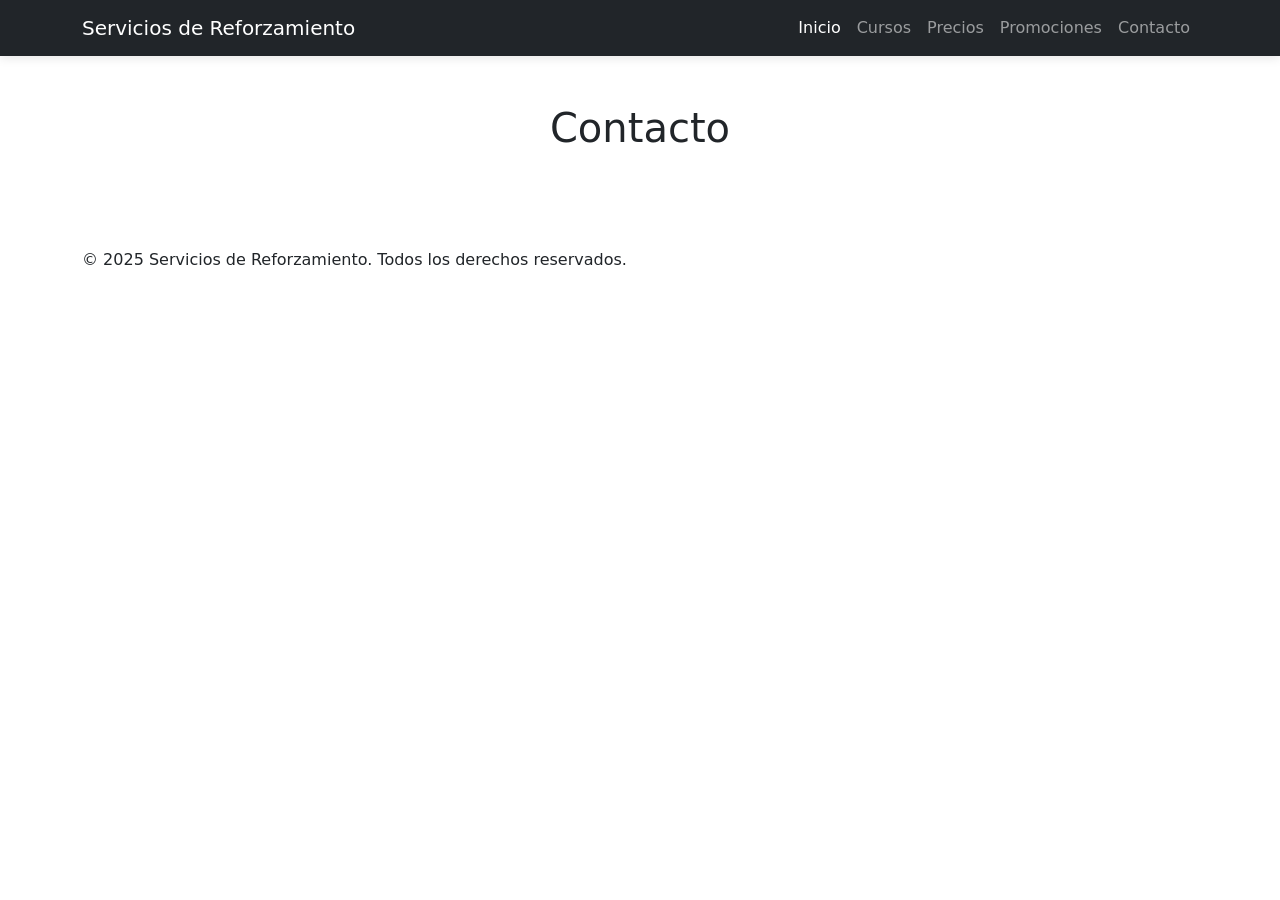
==== contacto.html @ 00f76ea4 "Servicio de Reforzamiento de Asignaturas" ====
<!DOCTYPE html>
<html lang="en">
<head>
    <meta charset="UTF-8">
    <meta name="viewport" content="width=device-width, initial-scale=1.0">
    <title>Contacto</title>
    <link rel="stylesheet" href="assets/styles.css">
    <link href="https://cdn.jsdelivr.net/npm/bootstrap@5.3.8/dist/css/bootstrap.min.css" rel="stylesheet" crossorigin="anonymous">
    <link rel="stylesheet" href="https://cdn.jsdelivr.net/npm/bootstrap-icons@1.11.0/font/bootstrap-icons.css">
</head>
<body>
    <header>
        <nav class="navbar navbar-expand-lg navbar-dark bg-dark">
            <div class="container">
                <a class="navbar-brand" href="#">Servicios de Reforzamiento</a>
                <button class="navbar-toggler" type="button" data-bs-toggle="collapse" data-bs-target="#navbarNav">
                    <span class="navbar-toggler-icon"></span>
                </button>
                <div class="collapse navbar-collapse" id="navbarNav">
                    <ul class="navbar-nav ms-auto">
                        <li class="nav-item"><a class="nav-link active" href="index.html">Inicio</a></li>
                        <li class="nav-item"><a class="nav-link" href="cursos.html">Cursos</a></li>
                        <li class="nav-item"><a class="nav-link" href="precios.html">Precios</a></li>
                        <li class="nav-item"><a class="nav-link" href="promociones.html">Promociones</a></li>
                        <li class="nav-item"><a class="nav-link" href="contacto.html">Contacto</a></li>
                    </ul>
                </div>
            </div>
        </nav>
    </header>
    <main>
        <section class="container py-5">
            <h1 class="text-center mb-5">Contacto</h1>
        </section>
        <section>
            
        </section>
    </main>
    <footer>
        <div class="container">
            <p>&copy; 2025 Servicios de Reforzamiento. Todos los derechos reservados.</p>
        </div>
    </footer>
    
</body>
</html>
---- assets/styles.css ----
/* Hero Section */
.hero-section {
    background: linear-gradient(135deg, #667eea 0%, #764ba2 100%);
    color: white;
    padding: 120px 0 80px;
    margin-top: 56px;
}

/* Curso Cards */
.curso-card {
    border: none;
    border-radius: 15px;
    box-shadow: 0 4px 15px rgba(0,0,0,0.1);
    transition: transform 0.3s ease, box-shadow 0.3s ease;
    overflow: hidden;
}

.curso-card:hover {
    transform: translateY(-5px);
    box-shadow: 0 8px 25px rgba(0,0,0,0.15);
}

.curso-card .card-header {
    border-radius: 15px 15px 0 0 !important;
    border: none;
}

/* Precio Box */
.precio-box {
    background: #f8f9fa;
    border-radius: 10px;
    padding: 15px;
}

.precio-box h4 {
    margin: 5px 0;
}

/* Packs Container */
.packs-container {
    display: flex;
    flex-direction: column;
    gap: 10px;
}

.pack-card {
    background: #f8f9fa;
    border-radius: 10px;
    padding: 15px;
    border-left: 4px solid #28a745;
    transition: background-color 0.2s ease;
}

.pack-card:hover {
    background: #e9ecef;
}

.pack-card:nth-child(2) {
    border-left-color: #ffc107;
}

.pack-card:nth-child(3) {
    border-left-color: #dc3545;
}

.precio-pack {
    font-weight: bold;
    color: #495057;
    font-size: 1.1rem;
}

/* Promo Cards */
.promo-card {
    border-radius: 15px;
    border-width: 2px;
    transition: transform 0.3s ease;
}

.promo-card:hover {
    transform: scale(1.05);
}

/* Botones */
.btn {
    border-radius: 8px;
    font-weight: 500;
}

/* Footer */
footer {
    margin-top: 0;
}

.social-links a {
    transition: color 0.3s ease;
}

.social-links a:hover {
    color: #667eea !important;
}

footer a:hover {
    color: white !important;
}

/* Smooth scroll */
html {
    scroll-behavior: smooth;
}

/* Navbar */
.navbar {
    box-shadow: 0 2px 10px rgba(0,0,0,0.1);
}

/* Responsive */
@media (max-width: 768px) {
    .hero-section {
        padding: 100px 0 60px;
    }
    
    .hero-section h1 {
        font-size: 2rem;
    }
}
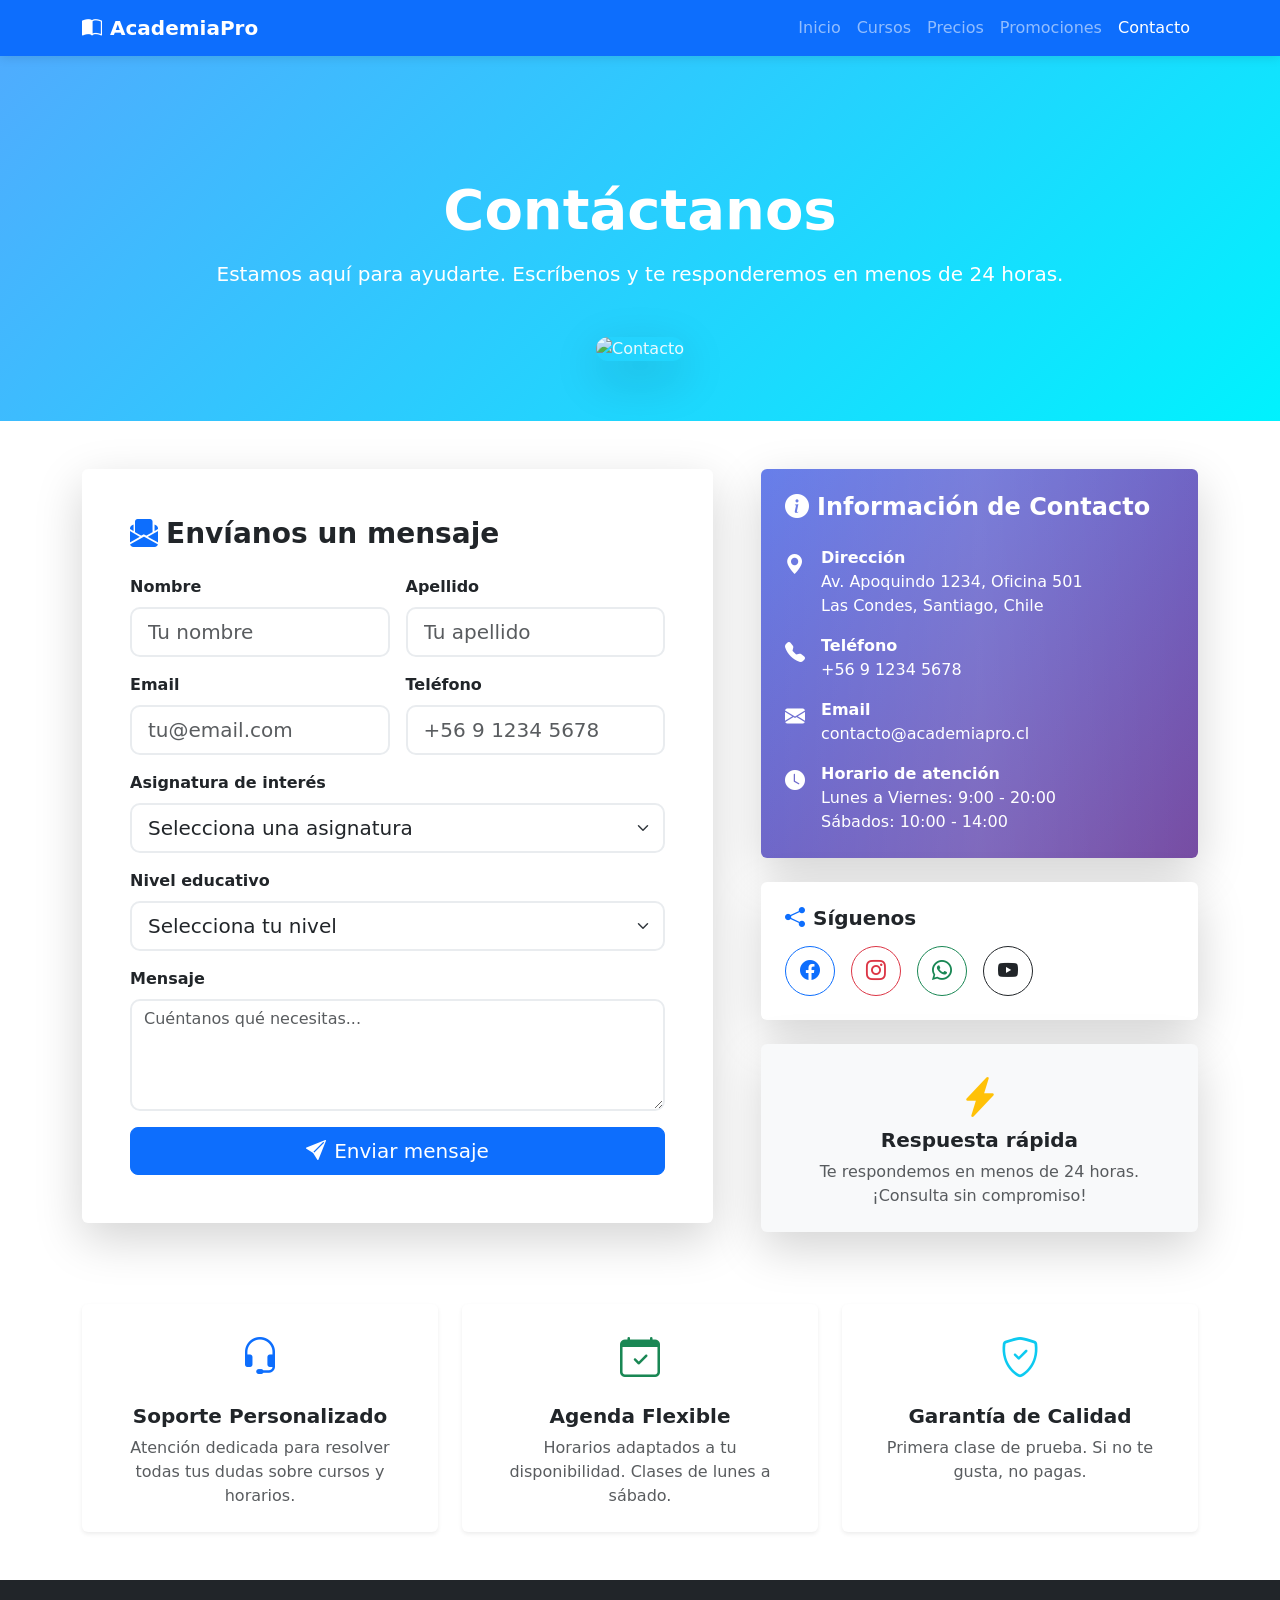
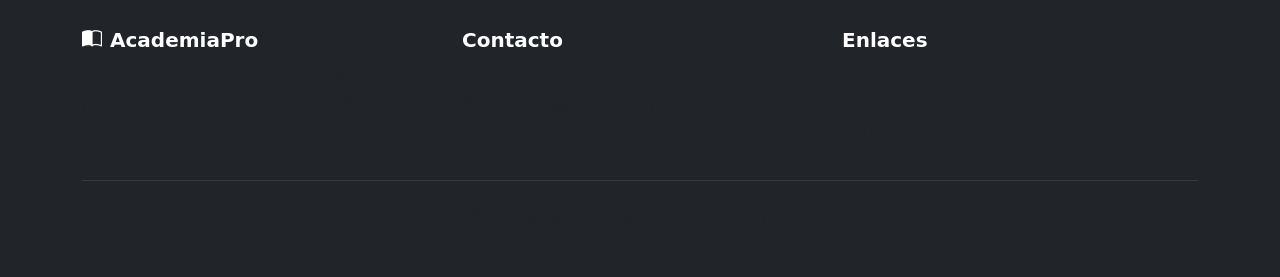
==== commit 76820a08: "Implementación de mejoras y complementos de contenido del landing page" ====
--- a/contacto.html
+++ b/contacto.html
@@ -1,46 +1,233 @@
 <!DOCTYPE html>
-<html lang="en">
+<html lang="es">
 <head>
     <meta charset="UTF-8">
     <meta name="viewport" content="width=device-width, initial-scale=1.0">
-    <title>Contacto</title>
+    <title>Contacto - AcademiaPro</title>
     <link rel="stylesheet" href="assets/styles.css">
     <link href="https://cdn.jsdelivr.net/npm/bootstrap@5.3.8/dist/css/bootstrap.min.css" rel="stylesheet" crossorigin="anonymous">
     <link rel="stylesheet" href="https://cdn.jsdelivr.net/npm/bootstrap-icons@1.11.0/font/bootstrap-icons.css">
 </head>
 <body>
     <header>
-        <nav class="navbar navbar-expand-lg navbar-dark bg-dark">
+        <nav class="navbar navbar-expand-lg navbar-dark bg-primary fixed-top">
             <div class="container">
-                <a class="navbar-brand" href="#">Servicios de Reforzamiento</a>
+                <a class="navbar-brand fw-bold" href="index.html">
+                    <i class="bi bi-book-half me-2"></i>AcademiaPro
+                </a>
                 <button class="navbar-toggler" type="button" data-bs-toggle="collapse" data-bs-target="#navbarNav">
                     <span class="navbar-toggler-icon"></span>
                 </button>
                 <div class="collapse navbar-collapse" id="navbarNav">
                     <ul class="navbar-nav ms-auto">
-                        <li class="nav-item"><a class="nav-link active" href="index.html">Inicio</a></li>
+                        <li class="nav-item"><a class="nav-link" href="index.html">Inicio</a></li>
                         <li class="nav-item"><a class="nav-link" href="cursos.html">Cursos</a></li>
                         <li class="nav-item"><a class="nav-link" href="precios.html">Precios</a></li>
                         <li class="nav-item"><a class="nav-link" href="promociones.html">Promociones</a></li>
-                        <li class="nav-item"><a class="nav-link" href="contacto.html">Contacto</a></li>
+                        <li class="nav-item"><a class="nav-link active" href="contacto.html">Contacto</a></li>
                     </ul>
                 </div>
             </div>
         </nav>
     </header>
+
     <main>
-        <section class="container py-5">
-            <h1 class="text-center mb-5">Contacto</h1>
+        <section class="page-hero" style="background: linear-gradient(135deg, #4facfe 0%, #00f2fe 100%); padding: 120px 0 60px; margin-top: 56px; color: white;">
+            <div class="container text-center">
+                <h1 class="display-4 fw-bold mb-3">Contáctanos</h1>
+                <p class="lead mb-4">Estamos aquí para ayudarte. Escríbenos y te responderemos en menos de 24 horas.</p>
+                <img src="https://images.unsplash.com/photo-1423666639041-f56000c27a9a?w=800&h=300&fit=crop" alt="Contacto" class="img-fluid rounded-4 shadow-lg mt-4" style="opacity: 0.9;">
+            </div>
         </section>
-        <section>
-            
+
+        <section class="py-5">
+            <div class="container">
+                <div class="row g-5">
+                    <div class="col-lg-7">
+                        <div class="card border-0 shadow-lg">
+                            <div class="card-body p-4 p-md-5">
+                                <h3 class="fw-bold mb-4"><i class="bi bi-envelope-paper-fill me-2 text-primary"></i>Envíanos un mensaje</h3>
+                                <form>
+                                    <div class="row g-3">
+                                        <div class="col-md-6">
+                                            <label class="form-label fw-bold">Nombre</label>
+                                            <input type="text" class="form-control form-control-lg" placeholder="Tu nombre">
+                                        </div>
+                                        <div class="col-md-6">
+                                            <label class="form-label fw-bold">Apellido</label>
+                                            <input type="text" class="form-control form-control-lg" placeholder="Tu apellido">
+                                        </div>
+                                        <div class="col-md-6">
+                                            <label class="form-label fw-bold">Email</label>
+                                            <input type="email" class="form-control form-control-lg" placeholder="tu@email.com">
+                                        </div>
+                                        <div class="col-md-6">
+                                            <label class="form-label fw-bold">Teléfono</label>
+                                            <input type="tel" class="form-control form-control-lg" placeholder="+56 9 1234 5678">
+                                        </div>
+                                        <div class="col-12">
+                                            <label class="form-label fw-bold">Asignatura de interés</label>
+                                            <select class="form-select form-select-lg">
+                                                <option selected>Selecciona una asignatura</option>
+                                                <option>Matemáticas</option>
+                                                <option>Física</option>
+                                                <option>Química</option>
+                                                <option>Lenguaje y Comunicación</option>
+                                                <option>Biología</option>
+                                                <option>Programación</option>
+                                                <option>Otra</option>
+                                            </select>
+                                        </div>
+                                        <div class="col-12">
+                                            <label class="form-label fw-bold">Nivel educativo</label>
+                                            <select class="form-select form-select-lg">
+                                                <option selected>Selecciona tu nivel</option>
+                                                <option>Enseñanza Básica</option>
+                                                <option>Enseñanza Media</option>
+                                                <option>Preparación PAES</option>
+                                                <option>Universitario</option>
+                                                <option>Otro</option>
+                                            </select>
+                                        </div>
+                                        <div class="col-12">
+                                            <label class="form-label fw-bold">Mensaje</label>
+                                            <textarea class="form-control" rows="4" placeholder="Cuéntanos qué necesitas..."></textarea>
+                                        </div>
+                                        <div class="col-12">
+                                            <button type="submit" class="btn btn-primary btn-lg w-100">
+                                                <i class="bi bi-send-fill me-2"></i>Enviar mensaje
+                                            </button>
+                                        </div>
+                                    </div>
+                                </form>
+                            </div>
+                        </div>
+                    </div>
+
+                    <div class="col-lg-5">
+                        <div class="card border-0 shadow-lg mb-4" style="background: linear-gradient(135deg, #667eea 0%, #764ba2 100%); color: white;">
+                            <div class="card-body p-4">
+                                <h4 class="fw-bold mb-4"><i class="bi bi-info-circle-fill me-2"></i>Información de Contacto</h4>
+                                <ul class="list-unstyled mb-0">
+                                    <li class="mb-3 d-flex align-items-start">
+                                        <i class="bi bi-geo-alt-fill fs-5 me-3 mt-1"></i>
+                                        <div>
+                                            <strong>Dirección</strong><br>
+                                            <span>Av. Apoquindo 1234, Oficina 501<br>Las Condes, Santiago, Chile</span>
+                                        </div>
+                                    </li>
+                                    <li class="mb-3 d-flex align-items-start">
+                                        <i class="bi bi-telephone-fill fs-5 me-3 mt-1"></i>
+                                        <div>
+                                            <strong>Teléfono</strong><br>
+                                            <span>+56 9 1234 5678</span>
+                                        </div>
+                                    </li>
+                                    <li class="mb-3 d-flex align-items-start">
+                                        <i class="bi bi-envelope-fill fs-5 me-3 mt-1"></i>
+                                        <div>
+                                            <strong>Email</strong><br>
+                                            <span>contacto@academiapro.cl</span>
+                                        </div>
+                                    </li>
+                                    <li class="d-flex align-items-start">
+                                        <i class="bi bi-clock-fill fs-5 me-3 mt-1"></i>
+                                        <div>
+                                            <strong>Horario de atención</strong><br>
+                                            <span>Lunes a Viernes: 9:00 - 20:00<br>Sábados: 10:00 - 14:00</span>
+                                        </div>
+                                    </li>
+                                </ul>
+                            </div>
+                        </div>
+
+                        <div class="card border-0 shadow-lg">
+                            <div class="card-body p-4">
+                                <h5 class="fw-bold mb-3"><i class="bi bi-share-fill me-2 text-primary"></i>Síguenos</h5>
+                                <div class="d-flex gap-3">
+                                    <a href="#" class="btn btn-outline-primary rounded-circle p-3 d-flex align-items-center justify-content-center" style="width: 50px; height: 50px;">
+                                        <i class="bi bi-facebook fs-5"></i>
+                                    </a>
+                                    <a href="#" class="btn btn-outline-danger rounded-circle p-3 d-flex align-items-center justify-content-center" style="width: 50px; height: 50px;">
+                                        <i class="bi bi-instagram fs-5"></i>
+                                    </a>
+                                    <a href="#" class="btn btn-outline-success rounded-circle p-3 d-flex align-items-center justify-content-center" style="width: 50px; height: 50px;">
+                                        <i class="bi bi-whatsapp fs-5"></i>
+                                    </a>
+                                    <a href="#" class="btn btn-outline-dark rounded-circle p-3 d-flex align-items-center justify-content-center" style="width: 50px; height: 50px;">
+                                        <i class="bi bi-youtube fs-5"></i>
+                                    </a>
+                                </div>
+                            </div>
+                        </div>
+
+                        <div class="card border-0 shadow-lg mt-4 bg-light">
+                            <div class="card-body p-4 text-center">
+                                <i class="bi bi-lightning-charge-fill text-warning fs-1 mb-3"></i>
+                                <h5 class="fw-bold">Respuesta rápida</h5>
+                                <p class="text-muted mb-0">Te respondemos en menos de 24 horas. ¡Consulta sin compromiso!</p>
+                            </div>
+                        </div>
+                    </div>
+                </div>
+
+                <div class="row g-4 mt-5">
+                    <div class="col-md-4">
+                        <div class="card border-0 shadow-sm h-100 text-center p-4">
+                            <i class="bi bi-headset fs-1 text-primary mb-3"></i>
+                            <h5 class="fw-bold">Soporte Personalizado</h5>
+                            <p class="text-muted mb-0">Atención dedicada para resolver todas tus dudas sobre cursos y horarios.</p>
+                        </div>
+                    </div>
+                    <div class="col-md-4">
+                        <div class="card border-0 shadow-sm h-100 text-center p-4">
+                            <i class="bi bi-calendar-check fs-1 text-success mb-3"></i>
+                            <h5 class="fw-bold">Agenda Flexible</h5>
+                            <p class="text-muted mb-0">Horarios adaptados a tu disponibilidad. Clases de lunes a sábado.</p>
+                        </div>
+                    </div>
+                    <div class="col-md-4">
+                        <div class="card border-0 shadow-sm h-100 text-center p-4">
+                            <i class="bi bi-shield-check fs-1 text-info mb-3"></i>
+                            <h5 class="fw-bold">Garantía de Calidad</h5>
+                            <p class="text-muted mb-0">Primera clase de prueba. Si no te gusta, no pagas.</p>
+                        </div>
+                    </div>
+                </div>
+            </div>
         </section>
     </main>
-    <footer>
+
+    <footer class="bg-dark text-white py-5">
         <div class="container">
-            <p>&copy; 2025 Servicios de Reforzamiento. Todos los derechos reservados.</p>
+            <div class="row g-4">
+                <div class="col-md-4">
+                    <h5 class="fw-bold mb-3"><i class="bi bi-book-half me-2"></i>AcademiaPro</h5>
+                    <p class="text-muted">Servicios de reforzamiento académico personalizado para estudiantes de todos los niveles.</p>
+                </div>
+                <div class="col-md-4">
+                    <h5 class="fw-bold mb-3">Contacto</h5>
+                    <ul class="list-unstyled text-muted">
+                        <li><i class="bi bi-telephone me-2"></i>+56 9 1234 5678</li>
+                        <li><i class="bi bi-envelope me-2"></i>contacto@academiapro.cl</li>
+                    </ul>
+                </div>
+                <div class="col-md-4">
+                    <h5 class="fw-bold mb-3">Enlaces</h5>
+                    <ul class="list-unstyled">
+                        <li><a href="index.html" class="text-decoration-none text-muted">Inicio</a></li>
+                        <li><a href="cursos.html" class="text-decoration-none text-muted">Cursos</a></li>
+                        <li><a href="contacto.html" class="text-decoration-none text-muted">Contacto</a></li>
+                    </ul>
+                </div>
+            </div>
+            <hr class="my-4 border-secondary">
+            <div class="text-center text-muted">
+                <p class="mb-0">&copy; 2025 AcademiaPro. Todos los derechos reservados.</p>
+            </div>
         </div>
     </footer>
-    
+
+    <script src="https://cdn.jsdelivr.net/npm/bootstrap@5.3.8/dist/js/bootstrap.bundle.min.js" crossorigin="anonymous"></script>
 </body>
 </html>
--- a/assets/styles.css
+++ b/assets/styles.css
@@ -123,3 +123,455 @@
         font-size: 2rem;
     }
 }
+
+/* ==================== ANIMACIONES ==================== */
+
+/* Fade In Animation */
+@keyframes fadeIn {
+    from {
+        opacity: 0;
+        transform: translateY(20px);
+    }
+    to {
+        opacity: 1;
+        transform: translateY(0);
+    }
+}
+
+.animate-fade-in {
+    animation: fadeIn 0.8s ease-out forwards;
+}
+
+/* Slide In Left */
+@keyframes slideInLeft {
+    from {
+        opacity: 0;
+        transform: translateX(-50px);
+    }
+    to {
+        opacity: 1;
+        transform: translateX(0);
+    }
+}
+
+.animate-slide-left {
+    animation: slideInLeft 0.6s ease-out forwards;
+}
+
+/* Slide In Right */
+@keyframes slideInRight {
+    from {
+        opacity: 0;
+        transform: translateX(50px);
+    }
+    to {
+        opacity: 1;
+        transform: translateX(0);
+    }
+}
+
+.animate-slide-right {
+    animation: slideInRight 0.6s ease-out forwards;
+}
+
+/* Scale In Animation */
+@keyframes scaleIn {
+    from {
+        opacity: 0;
+        transform: scale(0.8);
+    }
+    to {
+        opacity: 1;
+        transform: scale(1);
+    }
+}
+
+.animate-scale-in {
+    animation: scaleIn 0.5s ease-out forwards;
+}
+
+/* Pulse Animation */
+@keyframes pulse {
+    0%, 100% {
+        transform: scale(1);
+    }
+    50% {
+        transform: scale(1.05);
+    }
+}
+
+.animate-pulse {
+    animation: pulse 2s ease-in-out infinite;
+}
+
+/* Float Animation */
+@keyframes float {
+    0%, 100% {
+        transform: translateY(0);
+    }
+    50% {
+        transform: translateY(-10px);
+    }
+}
+
+.animate-float {
+    animation: float 3s ease-in-out infinite;
+}
+
+/* ==================== PÁGINA CURSOS ==================== */
+
+/* Curso Detalle Layout */
+.curso-detalle {
+    opacity: 0;
+    animation: fadeIn 0.8s ease-out forwards;
+}
+
+.curso-detalle:nth-child(1) { animation-delay: 0.1s; }
+.curso-detalle:nth-child(2) { animation-delay: 0.2s; }
+.curso-detalle:nth-child(3) { animation-delay: 0.3s; }
+.curso-detalle:nth-child(4) { animation-delay: 0.4s; }
+.curso-detalle:nth-child(5) { animation-delay: 0.5s; }
+.curso-detalle:nth-child(6) { animation-delay: 0.6s; }
+
+/* Curso Imagen Container */
+.curso-imagen-container {
+    position: relative;
+    overflow: hidden;
+    border-radius: 20px;
+    box-shadow: 0 10px 40px rgba(0,0,0,0.15);
+    transition: transform 0.4s ease, box-shadow 0.4s ease;
+}
+
+.curso-imagen-container:hover {
+    transform: translateY(-8px);
+    box-shadow: 0 15px 50px rgba(0,0,0,0.2);
+}
+
+.curso-imagen-container img {
+    transition: transform 0.5s ease;
+}
+
+.curso-imagen-container:hover img {
+    transform: scale(1.05);
+}
+
+/* Curso Overlay */
+.curso-overlay {
+    position: absolute;
+    top: 0;
+    left: 0;
+    right: 0;
+    bottom: 0;
+    background: linear-gradient(135deg, rgba(102,126,234,0.8) 0%, rgba(118,75,162,0.8) 100%);
+    display: flex;
+    align-items: center;
+    justify-content: center;
+    opacity: 0;
+    transition: opacity 0.4s ease;
+    color: white;
+}
+
+.curso-imagen-container:hover .curso-overlay {
+    opacity: 1;
+}
+
+/* Curso Info Card */
+.curso-info {
+    background: white;
+    border-radius: 15px;
+    box-shadow: 0 5px 20px rgba(0,0,0,0.08);
+    transition: transform 0.3s ease, box-shadow 0.3s ease;
+}
+
+.curso-info:hover {
+    transform: translateY(-3px);
+    box-shadow: 0 8px 30px rgba(0,0,0,0.12);
+}
+
+/* ==================== PÁGINA PRECIOS ==================== */
+
+/* Precio Card */
+.precio-card {
+    border-radius: 20px;
+    transition: transform 0.4s ease, box-shadow 0.4s ease;
+    overflow: hidden;
+}
+
+.precio-card:hover {
+    transform: translateY(-10px);
+    box-shadow: 0 15px 40px rgba(0,0,0,0.15) !important;
+}
+
+.precio-card .card-header {
+    border-radius: 20px 20px 0 0 !important;
+    transition: background-color 0.3s ease;
+}
+
+/* Table Animations */
+.table tbody tr {
+    transition: background-color 0.2s ease, transform 0.2s ease;
+}
+
+.table tbody tr:hover {
+    background-color: #f8f9fa;
+    transform: scale(1.01);
+}
+
+/* ==================== PÁGINA PROMOCIONES ==================== */
+
+/* Promocion Card */
+.promocion-card {
+    border-radius: 20px;
+    transition: transform 0.4s ease, box-shadow 0.4s ease;
+}
+
+.promocion-card:hover {
+    transform: translateY(-12px);
+    box-shadow: 0 20px 50px rgba(0,0,0,0.15) !important;
+}
+
+.promocion-card img {
+    height: 200px;
+    object-fit: cover;
+    transition: transform 0.5s ease;
+}
+
+.promocion-card:hover img {
+    transform: scale(1.1);
+}
+
+/* Badge Promo Animation */
+.badge-promo .badge {
+    animation: pulse 2s ease-in-out infinite;
+    box-shadow: 0 4px 15px rgba(0,0,0,0.2);
+}
+
+/* ==================== PÁGINA CONTACTO ==================== */
+
+/* Form Card */
+.card .form-control,
+.card .form-select {
+    border-radius: 10px;
+    border: 2px solid #e9ecef;
+    transition: border-color 0.3s ease, box-shadow 0.3s ease;
+}
+
+.card .form-control:focus,
+.card .form-select:focus {
+    border-color: #667eea;
+    box-shadow: 0 0 0 0.2rem rgba(102,126,234,0.25);
+}
+
+/* Social Buttons Animation */
+.btn.rounded-circle {
+    transition: transform 0.3s ease, box-shadow 0.3s ease;
+}
+
+.btn.rounded-circle:hover {
+    transform: translateY(-5px) scale(1.1);
+    box-shadow: 0 8px 20px rgba(0,0,0,0.2);
+}
+
+/* Info Card Gradient Animation */
+.card[style*="linear-gradient"] {
+    position: relative;
+    overflow: hidden;
+}
+
+.card[style*="linear-gradient"]::before {
+    content: '';
+    position: absolute;
+    top: -50%;
+    left: -50%;
+    width: 200%;
+    height: 200%;
+    background: linear-gradient(
+        45deg,
+        transparent 30%,
+        rgba(255,255,255,0.1) 50%,
+        transparent 70%
+    );
+    transform: rotate(45deg);
+    transition: transform 0.6s ease;
+}
+
+.card[style*="linear-gradient"]:hover::before {
+    transform: rotate(45deg) translate(50%, 50%);
+}
+
+/* ==================== PAGE HERO ==================== */
+.page-hero {
+    position: relative;
+    overflow: hidden;
+}
+
+.page-hero img {
+    animation: float 4s ease-in-out infinite;
+}
+
+/* ==================== SCROLL ANIMATIONS ==================== */
+.scroll-animate {
+    opacity: 0;
+    transform: translateY(30px);
+    transition: opacity 0.6s ease, transform 0.6s ease;
+}
+
+.scroll-animate.visible {
+    opacity: 1;
+    transform: translateY(0);
+}
+
+/* ==================== HOVER EFFECTS ==================== */
+.hover-lift {
+    transition: transform 0.3s ease, box-shadow 0.3s ease;
+}
+
+.hover-lift:hover {
+    transform: translateY(-5px);
+    box-shadow: 0 10px 30px rgba(0,0,0,0.12);
+}
+
+/* ==================== LOADING ANIMATION ==================== */
+@keyframes shimmer {
+    0% {
+        background-position: -1000px 0;
+    }
+    100% {
+        background-position: 1000px 0;
+    }
+}
+
+.loading {
+    animation: shimmer 2s infinite linear;
+    background: linear-gradient(90deg, #f0f0f0 25%, #e0e0e0 50%, #f0f0f0 75%);
+    background-size: 1000px 100%;
+}
+
+/* ==================== BUTTON ANIMATIONS ==================== */
+.btn {
+    position: relative;
+    overflow: hidden;
+    transition: all 0.3s ease;
+}
+
+.btn::after {
+    content: '';
+    position: absolute;
+    top: 50%;
+    left: 50%;
+    width: 0;
+    height: 0;
+    background: rgba(255,255,255,0.2);
+    border-radius: 50%;
+    transform: translate(-50%, -50%);
+    transition: width 0.4s ease, height 0.4s ease;
+}
+
+.btn:hover::after {
+    width: 300px;
+    height: 300px;
+}
+
+/* Ripple Effect */
+@keyframes ripple {
+    to {
+        transform: scale(4);
+        opacity: 0;
+    }
+}
+
+.ripple {
+    position: relative;
+    overflow: hidden;
+}
+
+.ripple::before {
+    content: '';
+    position: absolute;
+    top: 50%;
+    left: 50%;
+    width: 20px;
+    height: 20px;
+    background: rgba(255,255,255,0.5);
+    border-radius: 50%;
+    transform: translate(-50%, -50%) scale(0);
+    animation: ripple 0.6s ease-out;
+}
+
+/* ==================== STAGGER ANIMATIONS ==================== */
+.stagger-1 { animation-delay: 0.1s; }
+.stagger-2 { animation-delay: 0.2s; }
+.stagger-3 { animation-delay: 0.3s; }
+.stagger-4 { animation-delay: 0.4s; }
+.stagger-5 { animation-delay: 0.5s; }
+.stagger-6 { animation-delay: 0.6s; }
+
+/* ==================== GRADIENT TEXT ==================== */
+.gradient-text {
+    background: linear-gradient(135deg, #667eea 0%, #764ba2 100%);
+    -webkit-background-clip: text;
+    -webkit-text-fill-color: transparent;
+    background-clip: text;
+}
+
+/* ==================== GLASS EFFECT ==================== */
+.glass {
+    background: rgba(255,255,255,0.1);
+    backdrop-filter: blur(10px);
+    border: 1px solid rgba(255,255,255,0.2);
+}
+
+/* ==================== ROTATE ON HOVER ==================== */
+.rotate-hover {
+    transition: transform 0.4s ease;
+}
+
+.rotate-hover:hover {
+    transform: rotate(5deg);
+}
+
+/* ==================== BOUNCE ANIMATION ==================== */
+@keyframes bounce {
+    0%, 100% {
+        transform: translateY(0);
+    }
+    25% {
+        transform: translateY(-10px);
+    }
+    50% {
+        transform: translateY(0);
+    }
+    75% {
+        transform: translateY(-5px);
+    }
+}
+
+.animate-bounce {
+    animation: bounce 1s ease infinite;
+}
+
+/* ==================== SHAKE ANIMATION ==================== */
+@keyframes shake {
+    0%, 100% { transform: translateX(0); }
+    10%, 30%, 50%, 70%, 90% { transform: translateX(-5px); }
+    20%, 40%, 60%, 80% { transform: translateX(5px); }
+}
+
+.animate-shake:hover {
+    animation: shake 0.5s ease-in-out;
+}
+
+/* ==================== GLOW EFFECT ==================== */
+@keyframes glow {
+    0%, 100% {
+        box-shadow: 0 0 5px rgba(102,126,234,0.5);
+    }
+    50% {
+        box-shadow: 0 0 20px rgba(102,126,234,0.8), 0 0 40px rgba(102,126,234,0.4);
+    }
+}
+
+.animate-glow {
+    animation: glow 2s ease-in-out infinite;
+}
+
